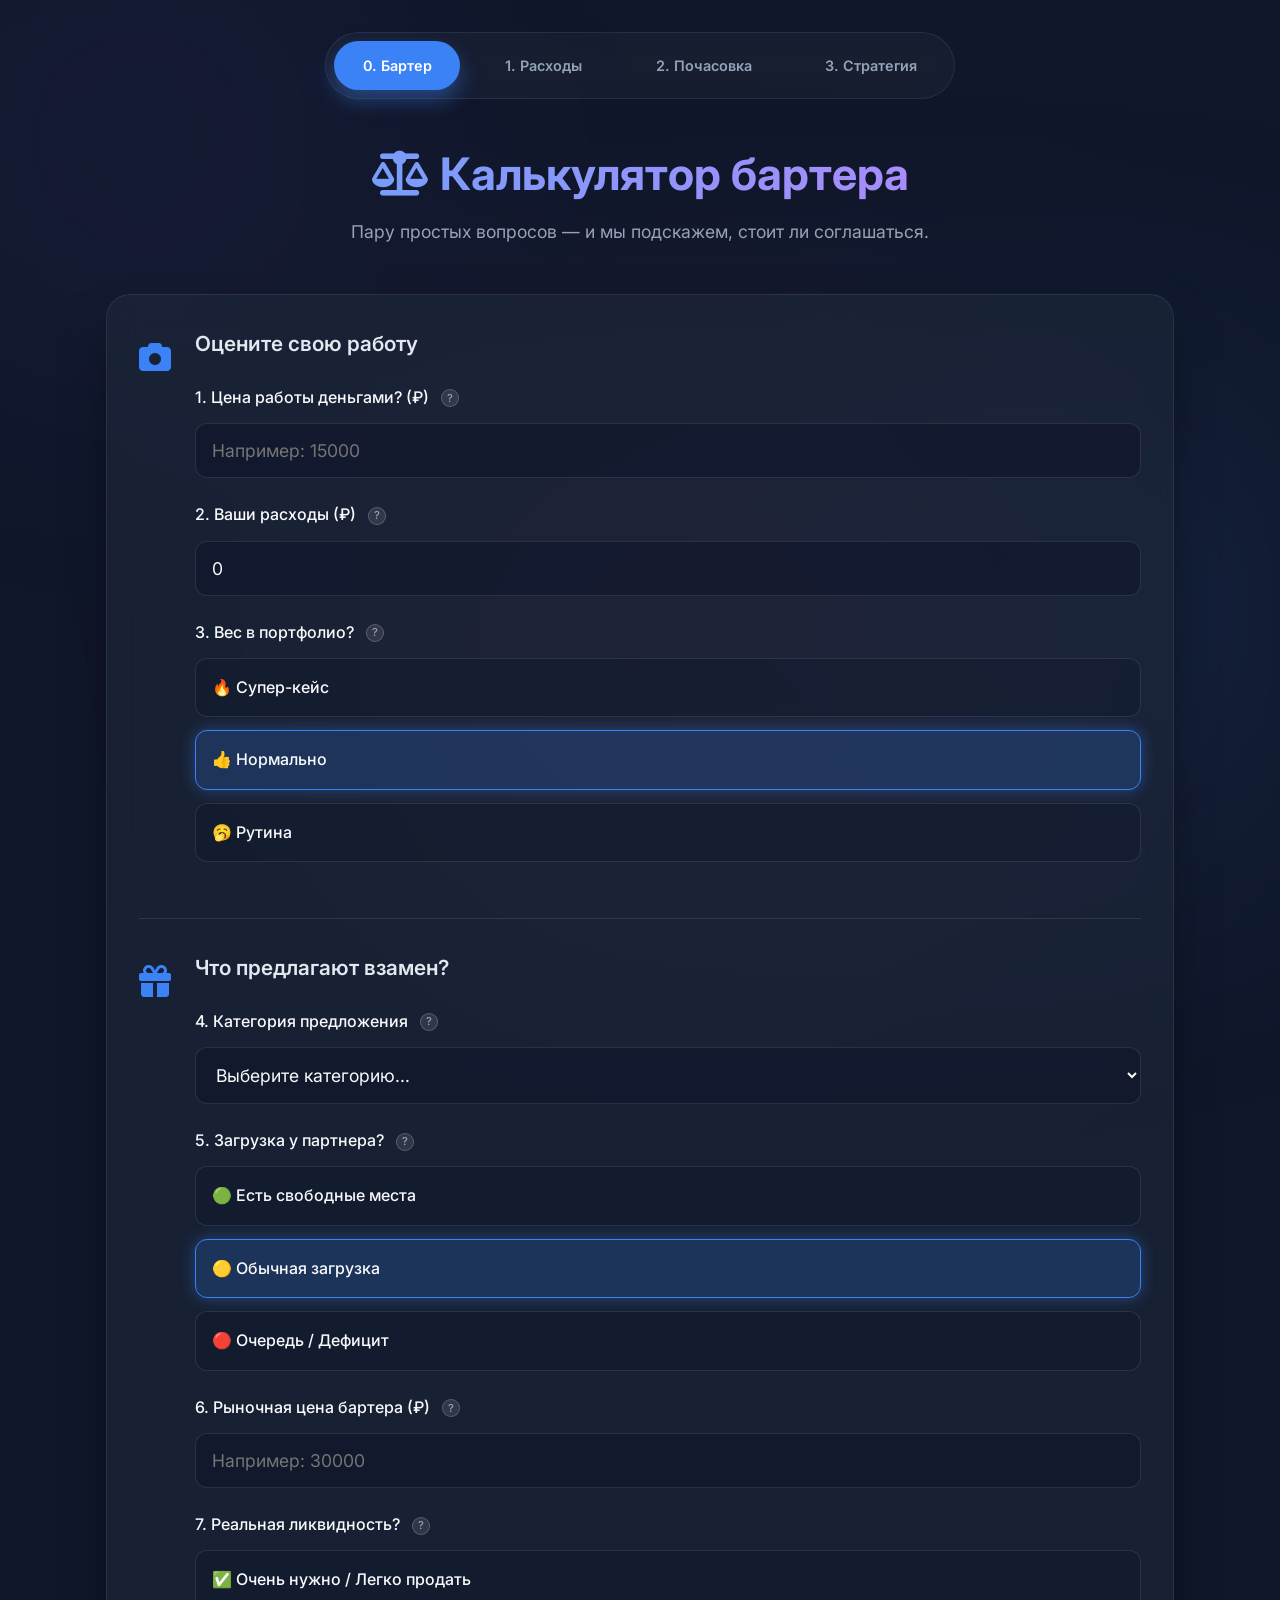
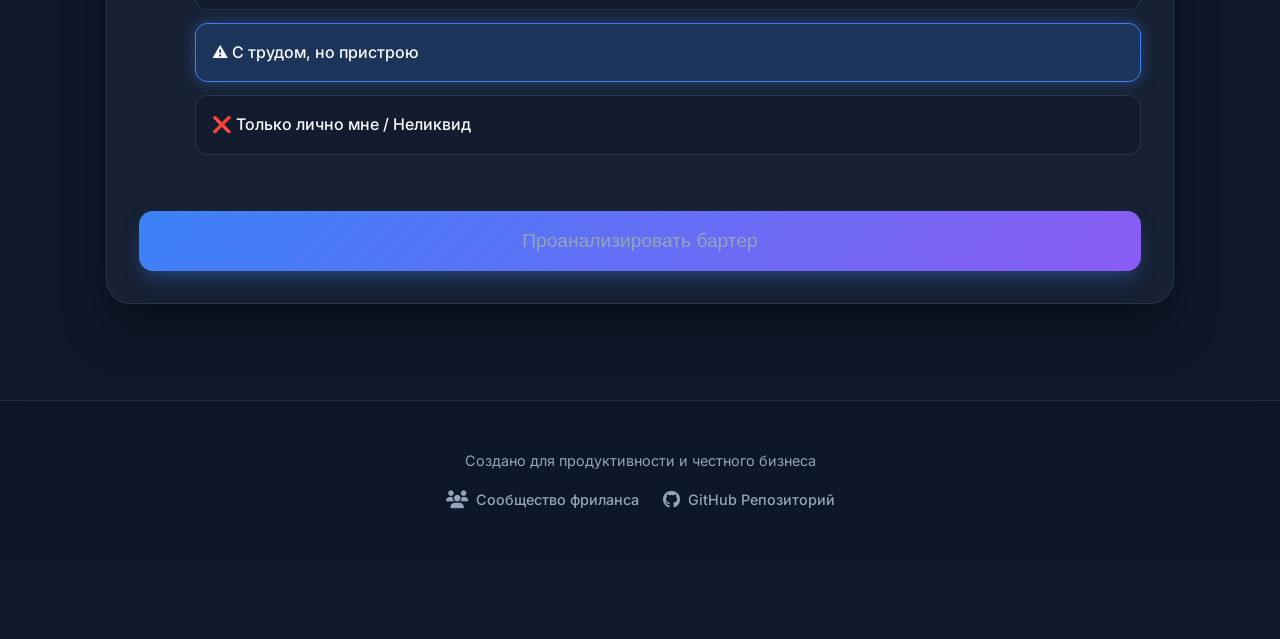
==== index.html @ 645b7feb "Первоначальный коммит: Профессиональная система аналитики цен для фрилансеров" ====
<!DOCTYPE html>
<html lang="ru">

<head>
    <meta charset="UTF-8">
    <meta name="viewport" content="width=device-width, initial-scale=1.0">
    <title>Бартер Аналитика | PRO</title>
    <link href="https://fonts.googleapis.com/css2?family=Inter:wght@300;400;500;600;700&display=swap" rel="stylesheet">
    <link rel="stylesheet" href="global.css">
    <link rel="stylesheet" href="style.css">
    <!-- Font Awesome for Icons -->
    <link rel="stylesheet" href="https://cdnjs.cloudflare.com/ajax/libs/font-awesome/6.4.0/css/all.min.css">
</head>

<body>
    <div class="background-blobs">
        <div class="blob blob-1"></div>
        <div class="blob blob-2"></div>
        <div class="blob blob-3"></div>
    </div>

    <div class="container">
        <header>
            <nav class="nav-tabs">
                <a href="index.html" class="nav-btn active">0. Бартер</a>
                <a href="hour_calc.html" class="nav-btn">1. Расходы</a>
                <a href="project_calc.html" class="nav-btn">2. Почасовка</a>
                <a href="negotiation_new.html" class="nav-btn">3. Стратегия</a>
            </nav>
            <h1><i class="fa-solid fa-scale-balanced"></i> Калькулятор бартера</h1>
            <p>Пару простых вопросов — и мы подскажем, стоит ли соглашаться.</p>
        </header>

        <main class="glass-panel">
            <form id="barter-form">

                <!-- Шаг 1: Моя сторона -->
                <div class="simple-section">
                    <div class="section-icon"><i class="fa-solid fa-camera"></i></div>
                    <div class="section-content">
                        <h3>Оцените свою работу</h3>

                        <div class="input-group">
                            <label for="myPrice">
                                1. Цена работы деньгами? (₽)
                                <span class="help-icon"
                                    title="Ваш стандартный коммерческий прайс для обычного клиента.">?</span>
                            </label>
                            <input type="number" id="myPrice" required placeholder="Например: 15000">
                        </div>

                        <div class="input-group">
                            <label for="myExpenses">
                                2. Ваши расходы (₽)
                                <span class="help-icon"
                                    title="Ваши прямые траты: бензин, аренда техники, налоги, ассистенты. То, что вы платите из кармана.">?</span>
                            </label>
                            <input type="number" id="myExpenses" value="0" placeholder="Аренда студии, такси...">
                        </div>

                        <div class="input-group">
                            <label>
                                3. Вес в портфолио?
                                <span class="help-icon"
                                    title="Насколько этот проект поможет вам найти новых клиентов или повысить престиж вашей фамилии?">?</span>
                            </label>
                            <div class="radio-group">
                                <label class="radio-card">
                                    <input type="radio" name="portfolio" value="high">
                                    <div class="card-content">🔥 Супер-кейс</div>
                                </label>
                                <label class="radio-card">
                                    <input type="radio" name="portfolio" value="medium" checked>
                                    <div class="card-content">👍 Нормально</div>
                                </label>
                                <label class="radio-card">
                                    <input type="radio" name="portfolio" value="low">
                                    <div class="card-content">🥱 Рутина</div>
                                </label>
                            </div>
                        </div>
                    </div>
                </div>

                <div class="divider"></div>

                <!-- Шаг 2: Сторона бартера -->
                <div class="simple-section">
                    <div class="section-icon"><i class="fa-solid fa-gift"></i></div>
                    <div class="section-content">
                        <h3>Что предлагают взамен?</h3>

                        <div class="input-group">
                            <label for="offerCategory">
                                4. Категория предложения
                                <span class="help-icon"
                                    title="От типа бизнеса зависит их внутренняя себестоимость (налог/время/деньги).">?</span>
                            </label>
                            <select id="offerCategory" required>
                                <option value="" disabled selected>Выберите категорию...</option>
                                <option value="access">Доступ / Абонемент (фитнес, билеты, отель)</option>
                                <option value="service">Время специалиста (массаж, врач, обучение)</option>
                                <option value="goods">Готовый товар (одежда, техника, косметика)</option>
                                <option value="food">Еда / Ресторан (ужины, доставка)</option>
                                <option value="pr">Реклама / PR (посты, сторис, охваты)</option>
                                <option value="rent">Аренда (фотостудия, зал, коворкинг)</option>
                                <option value="education">Образование (онлайн-курсы, записи)</option>
                                <option value="software">IT / Софт / Лицензии (подписки на софт)</option>
                                <option value="raw">Расходники / Материалы (ткани, сырье)</option>
                                <option value="transport">Транспорт / Логистика (билеты, перевозка)</option>
                                <option value="medical">Медицина / Здоровье (анализы, лечение)</option>
                            </select>
                        </div>

                        <!-- Динамический блок для уникальных полей категории -->
                        <div id="dynamic-context" class="input-group hidden">
                            <!-- Подгружается через JS -->
                        </div>

                        <div class="input-group">
                            <label for="partnerBusy">
                                5. Загрузка у партнера?
                                <span class="help-icon"
                                    title="Пустой зал = им бартер бесплатен. Очередь = они отдают вам место платного клиента.">?</span>
                            </label>
                            <div class="radio-group">
                                <label class="radio-card">
                                    <input type="radio" name="partnerBusy" value="empty">
                                    <div class="card-content">🟢 Есть свободные места</div>
                                </label>
                                <label class="radio-card">
                                    <input type="radio" name="partnerBusy" value="normal" checked>
                                    <div class="card-content">🟡 Обычная загрузка</div>
                                </label>
                                <label class="radio-card">
                                    <input type="radio" name="partnerBusy" value="full">
                                    <div class="card-content">🔴 Очередь / Дефицит</div>
                                </label>
                            </div>
                        </div>

                        <div class="input-group">
                            <label for="offerValue">
                                6. Рыночная цена бартера (₽)
                                <span class="help-icon"
                                    title="Сколько это стоит для обычного клиента на их сайте или в меню.">?</span>
                            </label>
                            <input type="number" id="offerValue" required placeholder="Например: 30000">
                        </div>

                        <div class="input-group">
                            <label>
                                7. Реальная ликвидность?
                                <span class="help-icon"
                                    title="Сможете ли вы это передарить, продать или использовать полностью?">?</span>
                            </label>
                            <div class="radio-group">
                                <label class="radio-card">
                                    <input type="radio" name="liquidity" value="high">
                                    <div class="card-content">✅ Очень нужно / Легко продать</div>
                                </label>
                                <label class="radio-card">
                                    <input type="radio" name="liquidity" value="medium" checked>
                                    <div class="card-content">⚠️ С трудом, но пристрою</div>
                                </label>
                                <label class="radio-card">
                                    <input type="radio" name="liquidity" value="low">
                                    <div class="card-content">❌ Только лично мне / Неликвид</div>
                                </label>
                            </div>
                        </div>
                    </div>
                </div>

                <button type="submit" class="btn-calculate" id="calcBtn">
                    <span class="btn-text">Проанализировать бартер</span>
                </button>
            </form>
        </main>

        <!-- Results Section -->
        <div id="results-panel" class="hidden">
            <div class="verdict-banner" id="verdictBanner">
                <h2 id="verdictTitle">...</h2>
                <p id="verdictReason">...</p>
            </div>

            <div class="insight-cards">
                <div class="insight-card">
                    <div class="insight-icon"><i class="fa-solid fa-calculator"></i></div>
                    <div class="insight-text">
                        <h4>Реальная ценность: <span id="resRealValue" class="highlight"></span></h4>
                        <p id="realValueExplain">С учетом того, что это бартер, а не живые деньги, его вес для вас
                            именно такой.</p>
                    </div>
                </div>

                <div class="insight-card">
                    <div class="insight-icon"><i class="fa-user-secret fa-solid"></i></div>
                    <div class="insight-text">
                        <h4>Скрытая экономика: <span id="resPartnerSecrets" class="highlight-partner"></span></h4>
                        <p id="partnerSecretsExplain">Фитнес-клубу это почти ничего не стоит, поэтому просить у них
                            можно и нужно в 2 раза больше.</p>
                    </div>
                </div>
            </div>

            <div class="prompt-box">
                <div class="box-header">
                    <h4><i class="fa-solid fa-paper-plane"></i> Готовый ответ (можно скопировать)</h4>
                    <button class="btn-copy" id="btnCopyPrompt" title="Скопировать ответ"><i
                            class="fa-regular fa-copy"></i></button>
                </div>
                <p id="negotiationPrompt" class="prompt-text"></p>
                <small class="prompt-note">Этот вариант учитывает "боли" бизнеса из вашей сферы. Отредактируйте перед
                    отправкой.</small>
            </div>

            <button class="btn-secondary" id="btnReset">Сбросить и посчитать заново</button>
        </div>
    </div>

    <footer class="app-footer">
        <div class="footer-content">
            <p>Создано для продуктивности и честного бизнеса</p>
            <div class="footer-links">
                <a href="https://square.tprod.space/" target="_blank" class="footer-link">
                    <i class="fa-solid fa-users"></i> Сообщество фриланса
                </a>
                <a href="https://github.com/ezhkov-ph/freelance-business-logic" target="_blank" class="footer-link">
                    <i class="fa-brands fa-github"></i> GitHub Репозиторий
                </a>
            </div>
        </div>
    </footer>

    <script src="script.js"></script>
</body>

</html>
---- global.css ----
@import url('https://fonts.googleapis.com/css2?family=Inter:wght@300;400;500;600;700&display=swap');

:root {
    --bg-dark: #0f172a;
    --text-primary: #f8fafc;
    --text-secondary: #94a3b8;
    --accent: #3b82f6;
    --accent-glow: rgba(59, 130, 246, 0.4);
    --glass-bg: rgba(30, 41, 59, 0.6);
    --glass-border: rgba(255, 255, 255, 0.08);
    --card-bg: rgba(15, 23, 42, 0.8);
    
    --success: #10b981;
    --warning: #f59e0b;
    --danger: #ef4444;
    
    --glow-1: #8b5cf6;
    --glow-2: #3b82f6;
    --glow-3: #ec4899;
}

* {
    box-sizing: border-box;
    margin: 0;
    padding: 0;
}

body {
    font-family: 'Inter', sans-serif;
    background-color: var(--bg-dark);
    color: var(--text-primary);
    min-height: 100vh;
    overflow-x: hidden;
    position: relative;
    padding-bottom: 5rem;
    line-height: 1.6;
}

/* Background animated blobs */
.background-blobs {
    position: fixed;
    top: 0;
    left: 0;
    width: 100%;
    height: 100%;
    z-index: -1;
    overflow: hidden;
    filter: blur(140px);
}

.blob {
    position: absolute;
    width: 400px;
    height: 400px;
    border-radius: 50%;
    mix-blend-mode: screen;
    animation: float 20s infinite alternate;
}

.blob-1 { background: var(--glow-1); top: -100px; left: -100px; opacity: 0.15; }
.blob-2 { background: var(--glow-2); bottom: 10%; right: -50px; opacity: 0.15; animation-duration: 25s; }
.blob-3 { background: var(--glow-3); top: 40%; left: 30%; opacity: 0.1; width: 600px; height: 600px; animation-duration: 30s; }

@keyframes float {
    0% { transform: translate(0, 0) scale(1); }
    100% { transform: translate(100px, 50px) scale(1.1); }
}

/* Layout Containers */
.container, .app-container {
    max-width: 1100px;
    margin: 0 auto;
    padding: 2rem 1rem;
}

.container.small { max-width: 600px; }

header {
    text-align: center;
    margin-bottom: 3rem;
    animation: fadeInDown 0.8s ease-out;
}

header h1 {
    font-size: 2.8rem;
    font-weight: 700;
    margin-bottom: 0.5rem;
    background: linear-gradient(to right, #60a5fa, #c084fc);
    background-clip: text;
    -webkit-background-clip: text;
    -webkit-text-fill-color: transparent;
    display: flex;
    align-items: center;
    justify-content: center;
    gap: 0.75rem;
}

header p {
    color: var(--text-secondary);
    font-size: 1.1rem;
}

.logo {
    display: flex;
    align-items: center;
    justify-content: center;
    gap: 0.8rem;
    font-weight: 700;
    color: var(--accent);
    margin-bottom: 1rem;
    letter-spacing: 1px;
}

/* Glass UI Elements */
.glass, .glass-panel {
    background: var(--glass-bg);
    backdrop-filter: blur(16px);
    -webkit-backdrop-filter: blur(16px);
    border: 1px solid var(--glass-border);
    border-radius: 24px;
    padding: 2rem;
    box-shadow: 0 25px 50px -12px rgba(0, 0, 0, 0.5);
    animation: fadeInUp 0.8s ease-out;
}

/* Form Elements */
input[type="number"], input[type="text"], input[type="email"], select, .glass-input, .math-input {
    width: 100%;
    padding: 1rem;
    background: rgba(15, 23, 42, 0.6);
    border: 1px solid rgba(255, 255, 255, 0.1);
    border-radius: 12px;
    color: var(--text-primary);
    font-size: 1.1rem;
    transition: all 0.3s ease;
    outline: none;
    font-family: inherit;
}

input:focus, select:focus, .glass-input:focus, .math-input:focus {
    border-color: var(--accent);
    box-shadow: 0 0 0 3px var(--accent-glow);
    background: rgba(15, 23, 42, 0.9);
}

/* Help Icons & Universal Tooltips */
.help-icon {
    display: inline-flex;
    align-items: center;
    justify-content: center;
    width: 18px;
    height: 18px;
    background: rgba(255, 255, 255, 0.1);
    border: 1px solid rgba(255, 255, 255, 0.2);
    border-radius: 50%;
    font-size: 11px;
    margin-left: 8px;
    cursor: help;
    transition: all 0.2s ease;
    vertical-align: middle;
    color: var(--text-secondary);
    position: relative;
    font-style: normal;
}

.help-icon:hover {
    background: var(--accent);
    color: white;
    transform: scale(1.1);
}

.help-icon:hover::after {
    content: attr(title);
    position: absolute;
    bottom: 150%;
    left: 50%;
    transform: translateX(-50%);
    background: #1e293b;
    color: white;
    padding: 10px 14px;
    border-radius: 10px;
    font-size: 12px;
    width: 260px;
    white-space: normal;
    z-index: 9999;
    box-shadow: 0 10px 25px rgba(0,0,0,0.5);
    border: 1px solid rgba(255,255,255,0.1);
    line-height: 1.4;
    text-align: center;
    font-weight: 400;
    text-shadow: none;
    text-transform: none;
}

.help-icon:hover::before {
    content: '';
    position: absolute;
    bottom: 130%;
    left: 50%;
    transform: translateX(-50%);
    border: 6px solid transparent;
    border-top-color: #1e293b;
    z-index: 9999;
}

.divider {
    height: 1px;
    background: rgba(255, 255, 255, 0.1);
    margin: 2rem 0;
}

/* Navigation Tabs */
.nav-tabs {
    display: flex;
    justify-content: center;
    gap: 1rem;
    margin-bottom: 2.5rem;
    padding: 0.5rem;
    background: rgba(255, 255, 255, 0.03);
    border-radius: 100px;
    width: fit-content;
    margin-left: auto;
    margin-right: auto;
    border: 1px solid var(--glass-border);
    backdrop-filter: blur(10px);
}

.nav-btn {
    padding: 0.8rem 1.8rem;
    border-radius: 100px;
    color: var(--text-secondary);
    text-decoration: none;
    font-size: 0.9rem;
    font-weight: 600;
    transition: all 0.3s cubic-bezier(0.4, 0, 0.2, 1);
}

.nav-btn:hover {
    color: white;
    background: rgba(255, 255, 255, 0.05);
}

.nav-btn.active {
    background: var(--accent);
    color: white;
    box-shadow: 0 10px 20px var(--accent-glow);
}

/* Footer Styling */
.app-footer {
    text-align: center;
    padding: 3rem 1rem;
    margin-top: 4rem;
    border-top: 1px solid var(--glass-border);
    background: rgba(15, 23, 42, 0.3);
    backdrop-filter: blur(10px);
}

.footer-content p {
    color: var(--text-secondary);
    font-size: 0.9rem;
    margin-bottom: 0.5rem;
}

.footer-links {
    display: flex;
    justify-content: center;
    gap: 1.5rem;
    flex-wrap: wrap;
    margin-top: 1rem;
}

.footer-link {
    color: var(--text-secondary);
    text-decoration: none;
    font-weight: 500;
    transition: all 0.3s;
    display: inline-flex;
    align-items: center;
    gap: 0.5rem;
    font-size: 0.9rem;
}

.footer-link:hover {
    color: var(--accent);
}

.footer-link i {
    font-size: 1.1rem;
}

.hidden { display: none !important; }

/* Modal System */
.modal {
    position: fixed;
    top: 0;
    left: 0;
    width: 100%;
    height: 100%;
    background: rgba(0, 0, 0, 0.7);
    backdrop-filter: blur(8px);
    display: flex;
    align-items: center;
    justify-content: center;
    z-index: 1000;
    animation: fadeIn 0.3s ease;
}

.modal-content {
    width: 90%;
    max-width: 450px;
    padding: 2.5rem;
    position: relative;
}

.modal-content h3 {
    margin-bottom: 1.5rem;
    font-size: 1.5rem;
    color: var(--accent);
}

.modal-btns {
    display: flex;
    justify-content: flex-end;
    gap: 1rem;
    margin-top: 2rem;
}

.btn-primary {
    background: var(--accent);
    color: white;
    border: none;
    padding: 0.8rem 1.5rem;
    border-radius: 12px;
    font-weight: 600;
    cursor: pointer;
    transition: all 0.3s;
}

.btn-primary:hover {
    box-shadow: 0 0 15px var(--accent-glow);
    transform: translateY(-1px);
}

.btn-text {
    background: transparent;
    border: none;
    color: var(--text-secondary);
    padding: 0.8rem 1.5rem;
    cursor: pointer;
    font-weight: 500;
}

.btn-text:hover {
    color: white;
}

/* Animations */
@keyframes fadeInDown {
    from { opacity: 0; transform: translateY(-20px); }
    to { opacity: 1; transform: translateY(0); }
}

@keyframes fadeInUp {
    from { opacity: 0; transform: translateY(20px); }
    to { opacity: 1; transform: translateY(0); }
}

@keyframes fadeIn {
    from { opacity: 0; }
    to { opacity: 1; }
}

@media (max-width: 600px) {
    .nav-tabs {
        flex-direction: column;
        border-radius: 20px;
        width: 100%;
        gap: 0.5rem;
    }
    .nav-btn {
        text-align: center;
        padding: 0.6rem;
    }
    header h1 { font-size: 2rem; }
    .glass, .glass-panel { padding: 1.5rem; }
}
---- style.css ----
/* Barter App Specific Styles */
.simple-section {
    display: flex;
    gap: 1.5rem;
    margin-bottom: 2rem;
}

.section-icon {
    font-size: 2rem;
    color: var(--accent);
    padding-top: 5px;
}

.section-content { flex: 1; }

.section-content h3 {
    font-size: 1.3rem;
    font-weight: 600;
    margin-bottom: 1.5rem;
    color: #e2e8f0;
}

.input-group {
    display: flex;
    flex-direction: column;
    gap: 0.8rem;
    margin-bottom: 1.5rem;
}

#dynamic-context:not(.hidden) {
    margin-top: 1.5rem;
    padding: 1rem;
    background: rgba(255, 255, 255, 0.03);
    border-radius: 12px;
    border-left: 3px solid var(--accent);
}

label {
    font-size: 1rem;
    font-weight: 500;
    color: var(--text-primary);
}

.helper-text {
    font-size: 0.8rem;
    color: var(--text-secondary);
    margin-top: -0.5rem;
}

/* Help Icons & Tooltips */
.help-icon {
    display: inline-flex;
    align-items: center;
    justify-content: center;
    width: 18px;
    height: 18px;
    background: rgba(255, 255, 255, 0.1);
    border: 1px solid rgba(255, 255, 255, 0.2);
    border-radius: 50%;
    font-size: 11px;
    margin-left: 8px;
    cursor: help;
    transition: all 0.2s ease;
    vertical-align: middle;
    color: var(--text-secondary);
    position: relative;
}

.help-icon:hover {
    background: var(--accent);
    color: white;
    border-color: var(--accent);
    transform: scale(1.1);
}

.help-icon:hover::after {
    content: attr(title);
    position: absolute;
    bottom: 150%;
    left: 50%;
    transform: translateX(-50%);
    background: #1e293b;
    color: white;
    padding: 10px 14px;
    border-radius: 10px;
    font-size: 12px;
    font-weight: 400;
    width: 220px;
    white-space: normal;
    z-index: 1000;
    box-shadow: 0 10px 25px rgba(0,0,0,0.5);
    border: 1px solid rgba(255,255,255,0.1);
    line-height: 1.4;
    text-align: center;
}

/* Radio Cards */
.radio-group {
    display: flex;
    flex-direction: column;
    gap: 0.8rem;
}

.radio-card {
    position: relative;
    cursor: pointer;
}

.radio-card input[type="radio"] {
    position: absolute;
    opacity: 0;
}

.radio-card .card-content {
    padding: 1rem;
    border-radius: 12px;
    border: 1px solid rgba(255, 255, 255, 0.1);
    background: rgba(15, 23, 42, 0.4);
    transition: all 0.2s ease;
    font-size: 1rem;
    display: flex;
    align-items: center;
    gap: 0.8rem;
}

.radio-card input[type="radio"]:checked + .card-content {
    background: rgba(59, 130, 246, 0.2);
    border-color: var(--accent);
    box-shadow: 0 0 15px var(--accent-glow);
}

.radio-card:hover .card-content { background: rgba(255, 255, 255, 0.05); }

.btn-calculate {
    display: block;
    width: 100%;
    margin-top: 2rem;
    padding: 1.2rem;
    background: linear-gradient(135deg, #3b82f6, #8b5cf6);
    color: white;
    border: none;
    border-radius: 14px;
    font-size: 1.2rem;
    font-weight: 600;
    cursor: pointer;
    transition: all 0.3s ease;
    box-shadow: 0 10px 20px -5px rgba(59, 130, 246, 0.4);
}

.btn-calculate:hover { transform: translateY(-2px); box-shadow: 0 15px 25px -5px rgba(59, 130, 246, 0.6); }

.btn-secondary {
    display: block;
    width: 100%;
    margin-top: 1rem;
    padding: 1rem;
    background: rgba(255, 255, 255, 0.05);
    color: var(--text-secondary);
    border: 1px solid rgba(255, 255, 255, 0.1);
    border-radius: 14px;
    font-size: 1.1rem;
    cursor: pointer;
    transition: all 0.3s ease;
}

.btn-secondary:hover { background: rgba(255, 255, 255, 0.1); color: var(--text-primary); }

.hidden { display: none !important; }

/* Verdict Banners */
.verdict-banner {
    padding: 1.5rem;
    border-radius: 16px;
    text-align: center;
    margin-bottom: 2rem;
    border: 1px solid transparent;
}

.verdict-accept { background: rgba(16, 185, 129, 0.1); border-color: rgba(16, 185, 129, 0.3); color: var(--success); }
.verdict-consider { background: rgba(245, 158, 11, 0.1); border-color: rgba(245, 158, 11, 0.3); color: var(--warning); }
.verdict-reject { background: rgba(239, 68, 68, 0.1); border-color: rgba(239, 68, 68, 0.3); color: var(--danger); }

.insight-cards { display: flex; flex-direction: column; gap: 1rem; margin-bottom: 2rem; }
.insight-card { display: flex; gap: 1rem; background: rgba(15, 23, 42, 0.6); border: 1px solid rgba(255, 255, 255, 0.05); border-radius: 16px; padding: 1.5rem; }
.insight-icon { font-size: 1.5rem; color: #a78bfa; }
.insight-text h4 { font-size: 1.1rem; margin-bottom: 0.3rem; color: #e2e8f0; }

.prompt-box { background: rgba(0, 0, 0, 0.4); border: 1px solid rgba(255, 255, 255, 0.1); border-radius: 16px; padding: 1.5rem; margin-bottom: 2rem; }
.box-header { display: flex; justify-content: space-between; align-items: center; margin-bottom: 1rem; }
.box-header h4 { color: #a78bfa; display: flex; align-items: center; gap: 0.5rem; }
.prompt-text { font-family: inherit; font-size: 0.95rem; color: #f8fafc; white-space: pre-wrap; background: rgba(15, 23, 42, 0.8); padding: 1.2rem; border-radius: 12px; border: 1px solid rgba(255, 255, 255, 0.05); line-height: 1.6; }

.btn-copy { background: rgba(255,255,255,0.1); border: none; color: #f8fafc; width: 40px; height: 40px; border-radius: 10px; cursor: pointer; transition: all 0.2s; display: flex; align-items: center; justify-content: center; }
.btn-copy:hover { background: var(--accent); }
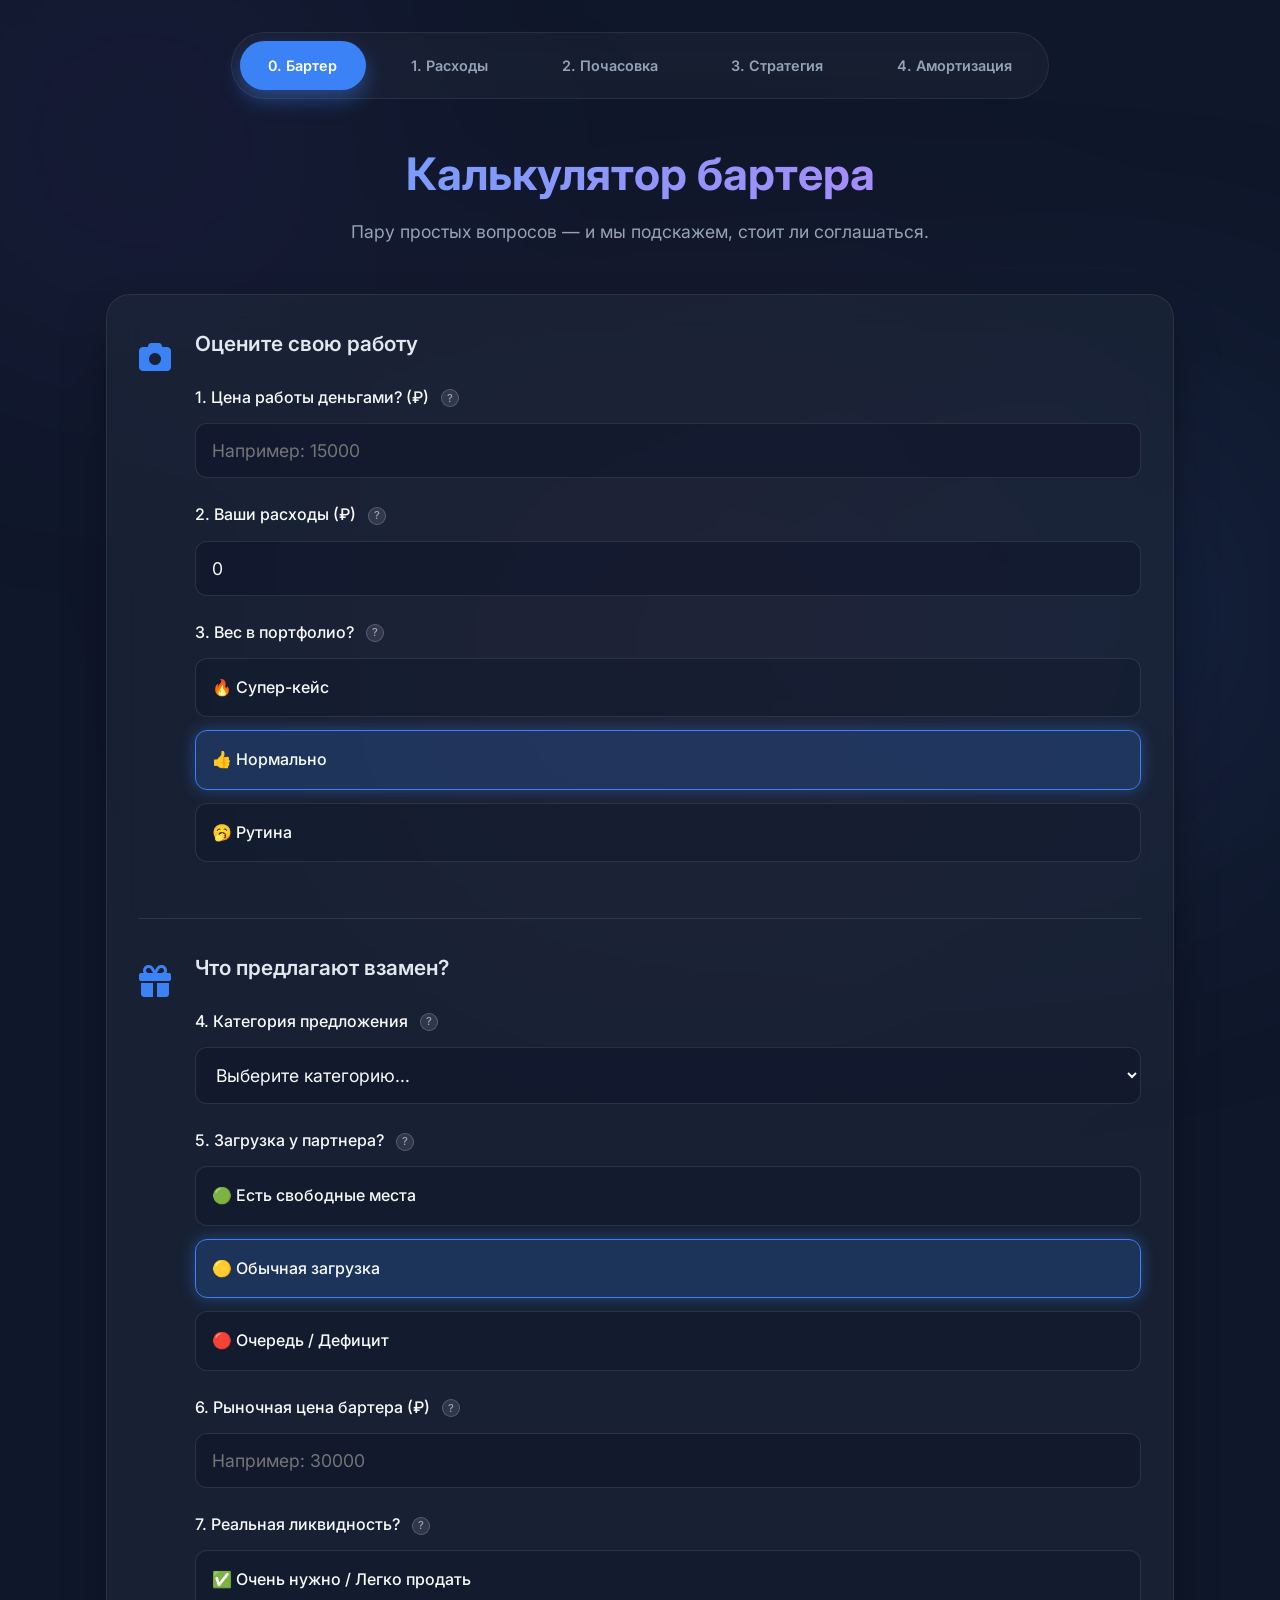
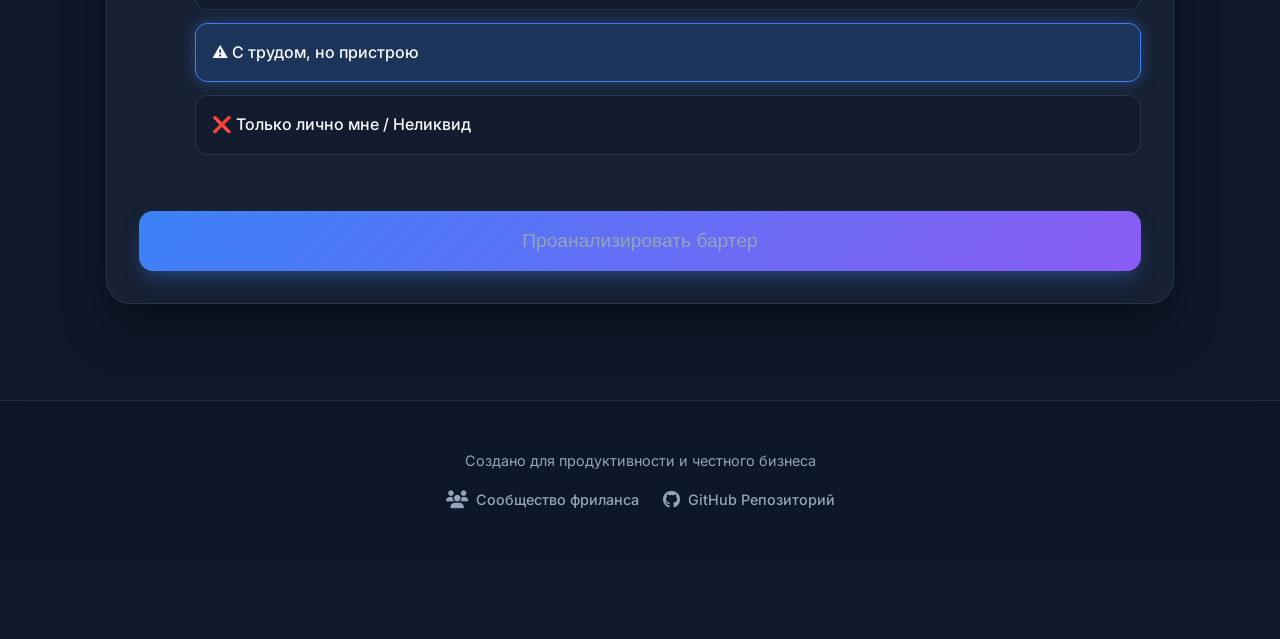
==== commit fcdc4e0b: "Add Yandex.Metrica integration" ====
--- a/index.html
+++ b/index.html
@@ -4,12 +4,21 @@
 <head>
     <meta charset="UTF-8">
     <meta name="viewport" content="width=device-width, initial-scale=1.0">
-    <title>Бартер Аналитика | PRO</title>
+    <title>Бартер Аналитика</title>
     <link href="https://fonts.googleapis.com/css2?family=Inter:wght@300;400;500;600;700&display=swap" rel="stylesheet">
     <link rel="stylesheet" href="global.css">
     <link rel="stylesheet" href="style.css">
     <!-- Font Awesome for Icons -->
     <link rel="stylesheet" href="https://cdnjs.cloudflare.com/ajax/libs/font-awesome/6.4.0/css/all.min.css">
+    
+    <!-- Yandex.Metrica placeholder -->
+    <div id="yandex-metrica-container"></div>
+    <script>
+        fetch('analytics.html')
+            .then(r => r.ok ? r.text() : Promise.reject())
+            .then(html => document.getElementById('yandex-metrica-container').innerHTML = html)
+            .catch(() => console.log('Analytics not loaded (local)'));
+    </script>
 </head>
 
 <body>
@@ -26,8 +35,9 @@
                 <a href="hour_calc.html" class="nav-btn">1. Расходы</a>
                 <a href="project_calc.html" class="nav-btn">2. Почасовка</a>
                 <a href="negotiation_new.html" class="nav-btn">3. Стратегия</a>
+                <a href="amortization_calc.html" class="nav-btn">4. Амортизация</a>
             </nav>
-            <h1><i class="fa-solid fa-scale-balanced"></i> Калькулятор бартера</h1>
+            <h1>Калькулятор бартера</h1>
             <p>Пару простых вопросов — и мы подскажем, стоит ли соглашаться.</p>
         </header>
 
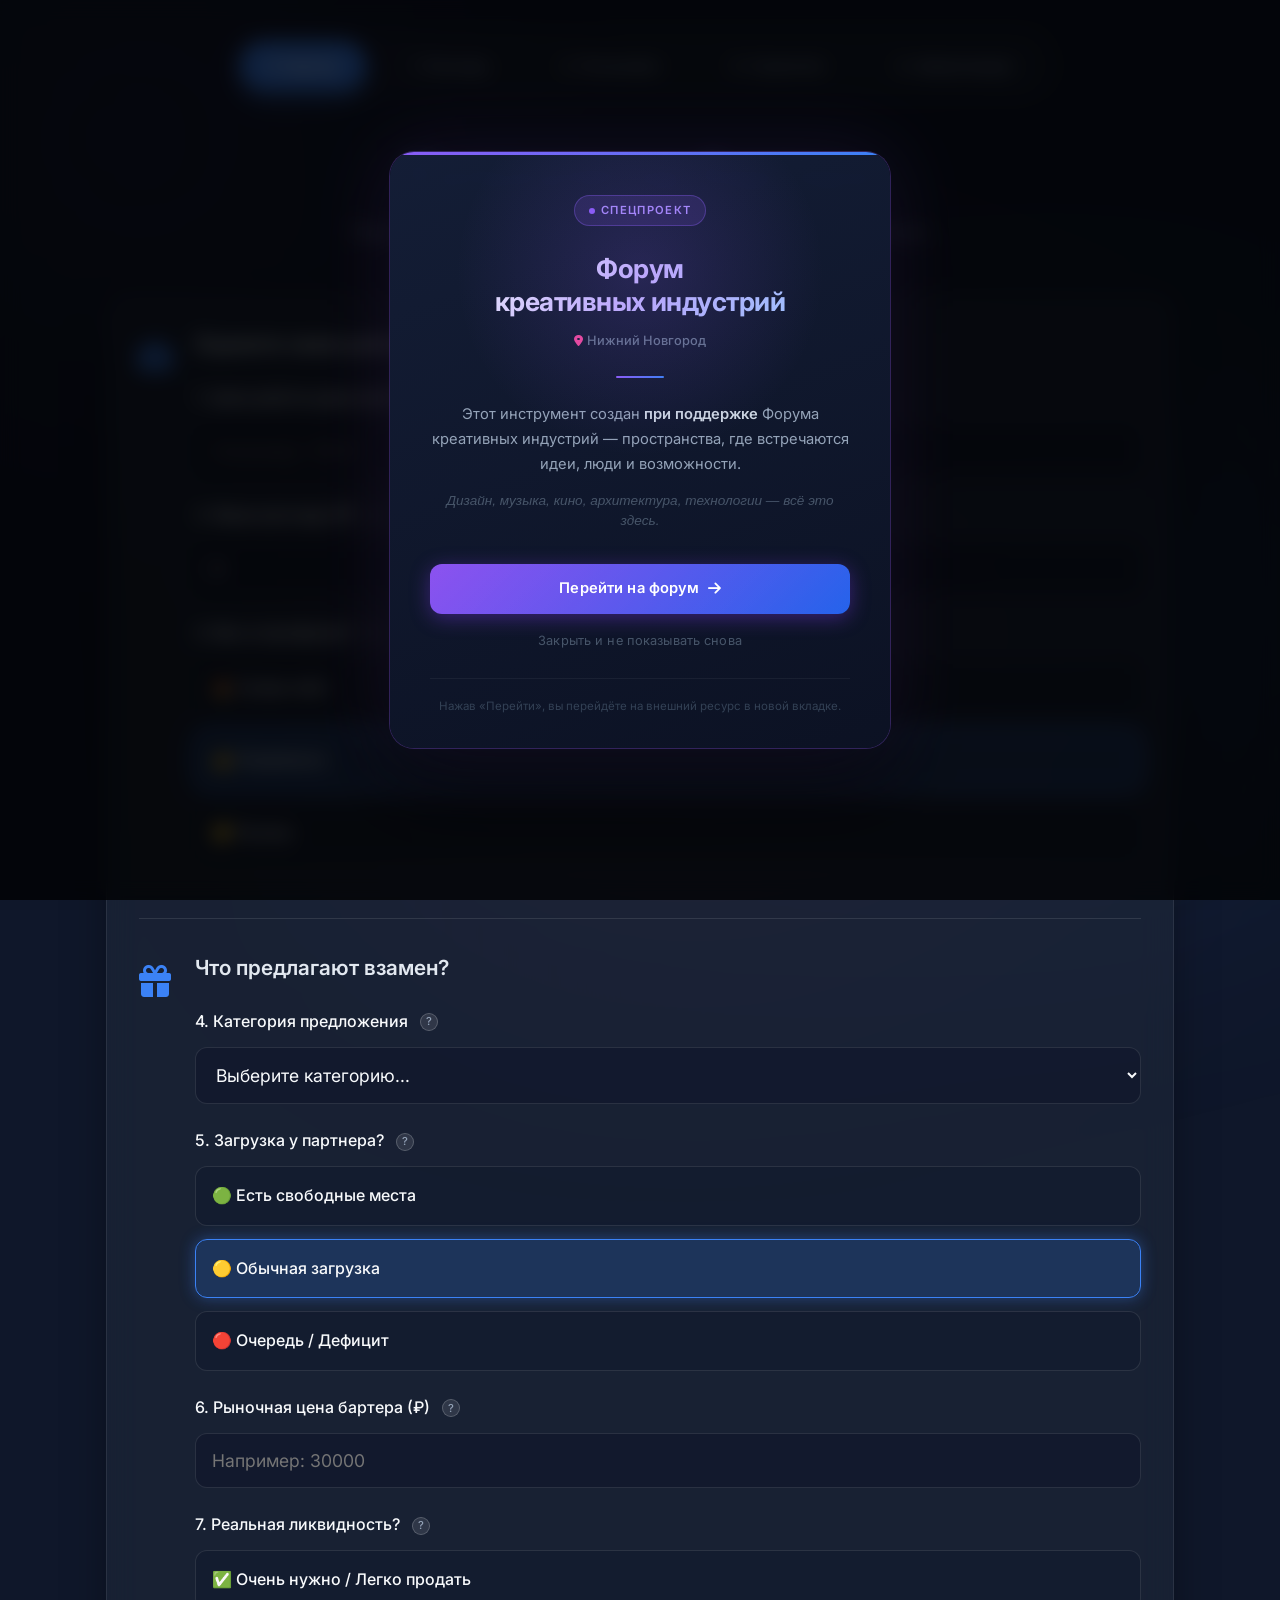
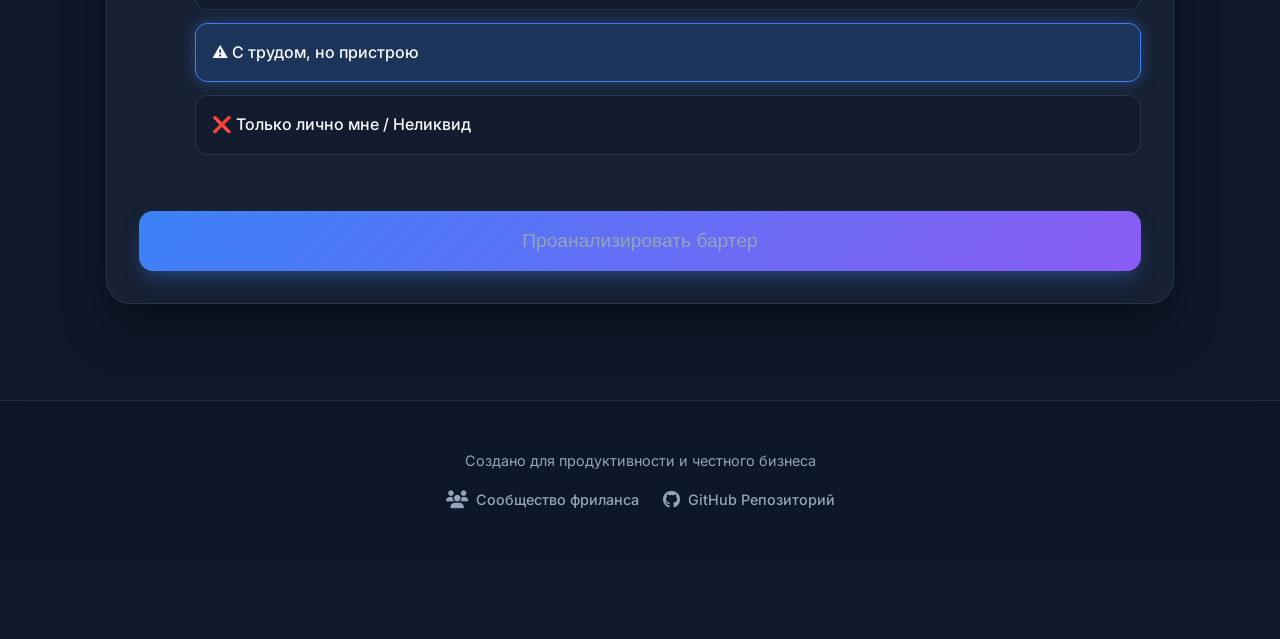
==== commit 5ed29ed4: "Add forum creative industries popup Popup appears on first page load promoting Форум креативных инду" ====
--- a/index.html
+++ b/index.html
@@ -14,11 +14,29 @@
     <!-- Yandex.Metrica placeholder -->
     <div id="yandex-metrica-container"></div>
     <script>
-        fetch('analytics.html')
-            .then(r => r.ok ? r.text() : Promise.reject())
-            .then(html => document.getElementById('yandex-metrica-container').innerHTML = html)
-            .catch(() => console.log('Analytics not loaded (local)'));
+        var xhr = new XMLHttpRequest();
+        xhr.open('GET', 'analytics.html', true);
+        xhr.onreadystatechange = function() {
+            if (xhr.readyState === 4 && xhr.status === 200) {
+                var container = document.getElementById('yandex-metrica-container');
+                container.innerHTML = xhr.responseText;
+                
+                // Выполняем скрипты вручную
+                var scripts = container.getElementsByTagName('script');
+                for (var i = 0; i < scripts.length; i++) {
+                    var script = document.createElement('script');
+                    if (scripts[i].src) {
+                        script.src = scripts[i].src;
+                    } else {
+                        script.text = scripts[i].text;
+                    }
+                    document.head.appendChild(script);
+                }
+            }
+        };
+        xhr.send();
     </script>
+    <link rel="stylesheet" href="forum-popup.css">
 </head>
 
 <body>
@@ -245,6 +263,7 @@
     </footer>
 
     <script src="script.js"></script>
+    <script src="forum-popup.js"></script>
 </body>
 
 </html>
--- a/forum-popup.css
+++ b/forum-popup.css
@@ -0,0 +1,267 @@
+/* ============================================
+   Forum Creative Industries Popup
+   ============================================ */
+
+#forum-popup-overlay {
+    position: fixed;
+    inset: 0;
+    z-index: 99999;
+    display: flex;
+    align-items: center;
+    justify-content: center;
+    background: rgba(0, 0, 0, 0.75);
+    backdrop-filter: blur(10px);
+    -webkit-backdrop-filter: blur(10px);
+    padding: 1.5rem;
+    animation: popup-overlay-in 0.4s ease forwards;
+}
+
+@keyframes popup-overlay-in {
+    from { opacity: 0; }
+    to   { opacity: 1; }
+}
+
+#forum-popup-overlay.hiding {
+    animation: popup-overlay-out 0.35s ease forwards;
+}
+
+@keyframes popup-overlay-out {
+    from { opacity: 1; }
+    to   { opacity: 0; }
+}
+
+#forum-popup-card {
+    position: relative;
+    max-width: 500px;
+    width: 100%;
+    background: linear-gradient(160deg, rgba(20, 30, 55, 0.98) 0%, rgba(12, 18, 36, 0.98) 100%);
+    border-radius: 24px;
+    padding: 0;
+    text-align: center;
+    animation: popup-card-in 0.55s cubic-bezier(0.34, 1.52, 0.64, 1) 0.1s both;
+    overflow: hidden;
+    box-shadow:
+        0 0 0 1px rgba(139, 92, 246, 0.3),
+        0 0 80px rgba(139, 92, 246, 0.12),
+        0 40px 80px rgba(0, 0, 0, 0.6);
+}
+
+@keyframes popup-card-in {
+    from { opacity: 0; transform: scale(0.82) translateY(24px); }
+    to   { opacity: 1; transform: scale(1)    translateY(0);   }
+}
+
+/* Top gradient accent bar */
+#forum-popup-card .popup-accent-bar {
+    height: 3px;
+    background: linear-gradient(90deg, #8b5cf6 0%, #3b82f6 50%, #ec4899 100%);
+    background-size: 200% 100%;
+    animation: gradient-shift 4s ease infinite alternate;
+}
+
+@keyframes gradient-shift {
+    from { background-position: 0% 50%; }
+    to   { background-position: 100% 50%; }
+}
+
+#forum-popup-card .popup-body {
+    padding: 2.5rem 2.5rem 2rem;
+}
+
+/* Glow blob inside card */
+#forum-popup-card .popup-glow {
+    position: absolute;
+    top: -80px;
+    left: 50%;
+    transform: translateX(-50%);
+    width: 400px;
+    height: 400px;
+    background: radial-gradient(circle, rgba(139, 92, 246, 0.18) 0%, transparent 65%);
+    pointer-events: none;
+    border-radius: 50%;
+}
+
+/* Badge */
+.popup-badge {
+    display: inline-flex;
+    align-items: center;
+    gap: 0.4rem;
+    background: rgba(139, 92, 246, 0.15);
+    border: 1px solid rgba(139, 92, 246, 0.35);
+    border-radius: 100px;
+    padding: 0.35rem 0.85rem;
+    font-size: 0.7rem;
+    font-weight: 600;
+    letter-spacing: 0.12em;
+    text-transform: uppercase;
+    color: #a78bfa;
+    margin-bottom: 1.6rem;
+}
+
+.popup-badge .badge-dot {
+    width: 6px;
+    height: 6px;
+    background: #8b5cf6;
+    border-radius: 50%;
+    animation: badge-pulse 2s ease infinite;
+    flex-shrink: 0;
+}
+
+@keyframes badge-pulse {
+    0%, 100% { opacity: 1;   transform: scale(1);   }
+    50%       { opacity: 0.4; transform: scale(0.7); }
+}
+
+/* Title */
+.popup-title {
+    font-size: 1.65rem;
+    font-weight: 700;
+    line-height: 1.25;
+    letter-spacing: -0.02em;
+    margin-bottom: 0.6rem;
+    background: linear-gradient(135deg, #f8fafc 0%, #c4b5fd 50%, #93c5fd 100%);
+    -webkit-background-clip: text;
+    -webkit-text-fill-color: transparent;
+    background-clip: text;
+}
+
+/* Location tag */
+.popup-location {
+    display: inline-flex;
+    align-items: center;
+    gap: 0.3rem;
+    font-size: 0.8rem;
+    color: #64748b;
+    margin-bottom: 1.5rem;
+    font-weight: 500;
+}
+
+.popup-location i {
+    color: #ec4899;
+    font-size: 0.75rem;
+}
+
+/* Divider */
+.popup-divider {
+    width: 48px;
+    height: 2px;
+    background: linear-gradient(90deg, #8b5cf6, #3b82f6);
+    border-radius: 2px;
+    margin: 0 auto 1.5rem;
+}
+
+/* Description */
+.popup-description {
+    font-size: 0.92rem;
+    color: #94a3b8;
+    line-height: 1.7;
+    margin-bottom: 0.9rem;
+}
+
+.popup-description strong {
+    color: #cbd5e1;
+    font-weight: 600;
+}
+
+/* Tagline */
+.popup-tagline {
+    font-size: 0.85rem;
+    color: #475569;
+    font-style: italic;
+    margin-bottom: 2rem;
+    line-height: 1.5;
+}
+
+/* Buttons area */
+.popup-actions {
+    display: flex;
+    flex-direction: column;
+    gap: 0.75rem;
+}
+
+.popup-cta-btn {
+    display: inline-flex;
+    align-items: center;
+    justify-content: center;
+    gap: 0.5rem;
+    width: 100%;
+    padding: 0.85rem 1.5rem;
+    background: linear-gradient(135deg, #7c3aed 0%, #2563eb 100%);
+    color: #fff;
+    font-family: 'Inter', sans-serif;
+    font-size: 0.92rem;
+    font-weight: 600;
+    border: none;
+    border-radius: 12px;
+    cursor: pointer;
+    text-decoration: none;
+    letter-spacing: 0.01em;
+    position: relative;
+    overflow: hidden;
+    transition: transform 0.2s ease, box-shadow 0.2s ease;
+    box-shadow: 0 4px 20px rgba(124, 58, 237, 0.4);
+}
+
+.popup-cta-btn::before {
+    content: '';
+    position: absolute;
+    inset: 0;
+    background: linear-gradient(135deg, rgba(255,255,255,0.12), transparent);
+    pointer-events: none;
+}
+
+.popup-cta-btn:hover {
+    transform: translateY(-2px);
+    box-shadow: 0 8px 30px rgba(124, 58, 237, 0.55);
+}
+
+.popup-cta-btn:active {
+    transform: translateY(0);
+}
+
+.popup-cta-btn i {
+    transition: transform 0.2s ease;
+}
+
+.popup-cta-btn:hover i {
+    transform: translateX(3px);
+}
+
+.popup-close-btn {
+    background: none;
+    border: none;
+    font-family: 'Inter', sans-serif;
+    font-size: 0.8rem;
+    color: #475569;
+    cursor: pointer;
+    padding: 0.4rem 0.8rem;
+    border-radius: 8px;
+    transition: color 0.2s ease, background 0.2s ease;
+    letter-spacing: 0.01em;
+}
+
+.popup-close-btn:hover {
+    color: #94a3b8;
+    background: rgba(255, 255, 255, 0.04);
+}
+
+/* Footer note */
+.popup-footer {
+    margin-top: 1.5rem;
+    padding-top: 1.2rem;
+    border-top: 1px solid rgba(255, 255, 255, 0.05);
+    font-size: 0.72rem;
+    color: #334155;
+    line-height: 1.5;
+}
+
+/* Responsive */
+@media (max-width: 540px) {
+    #forum-popup-card .popup-body {
+        padding: 2rem 1.5rem 1.75rem;
+    }
+
+    .popup-title {
+        font-size: 1.35rem;
+    }
+}
